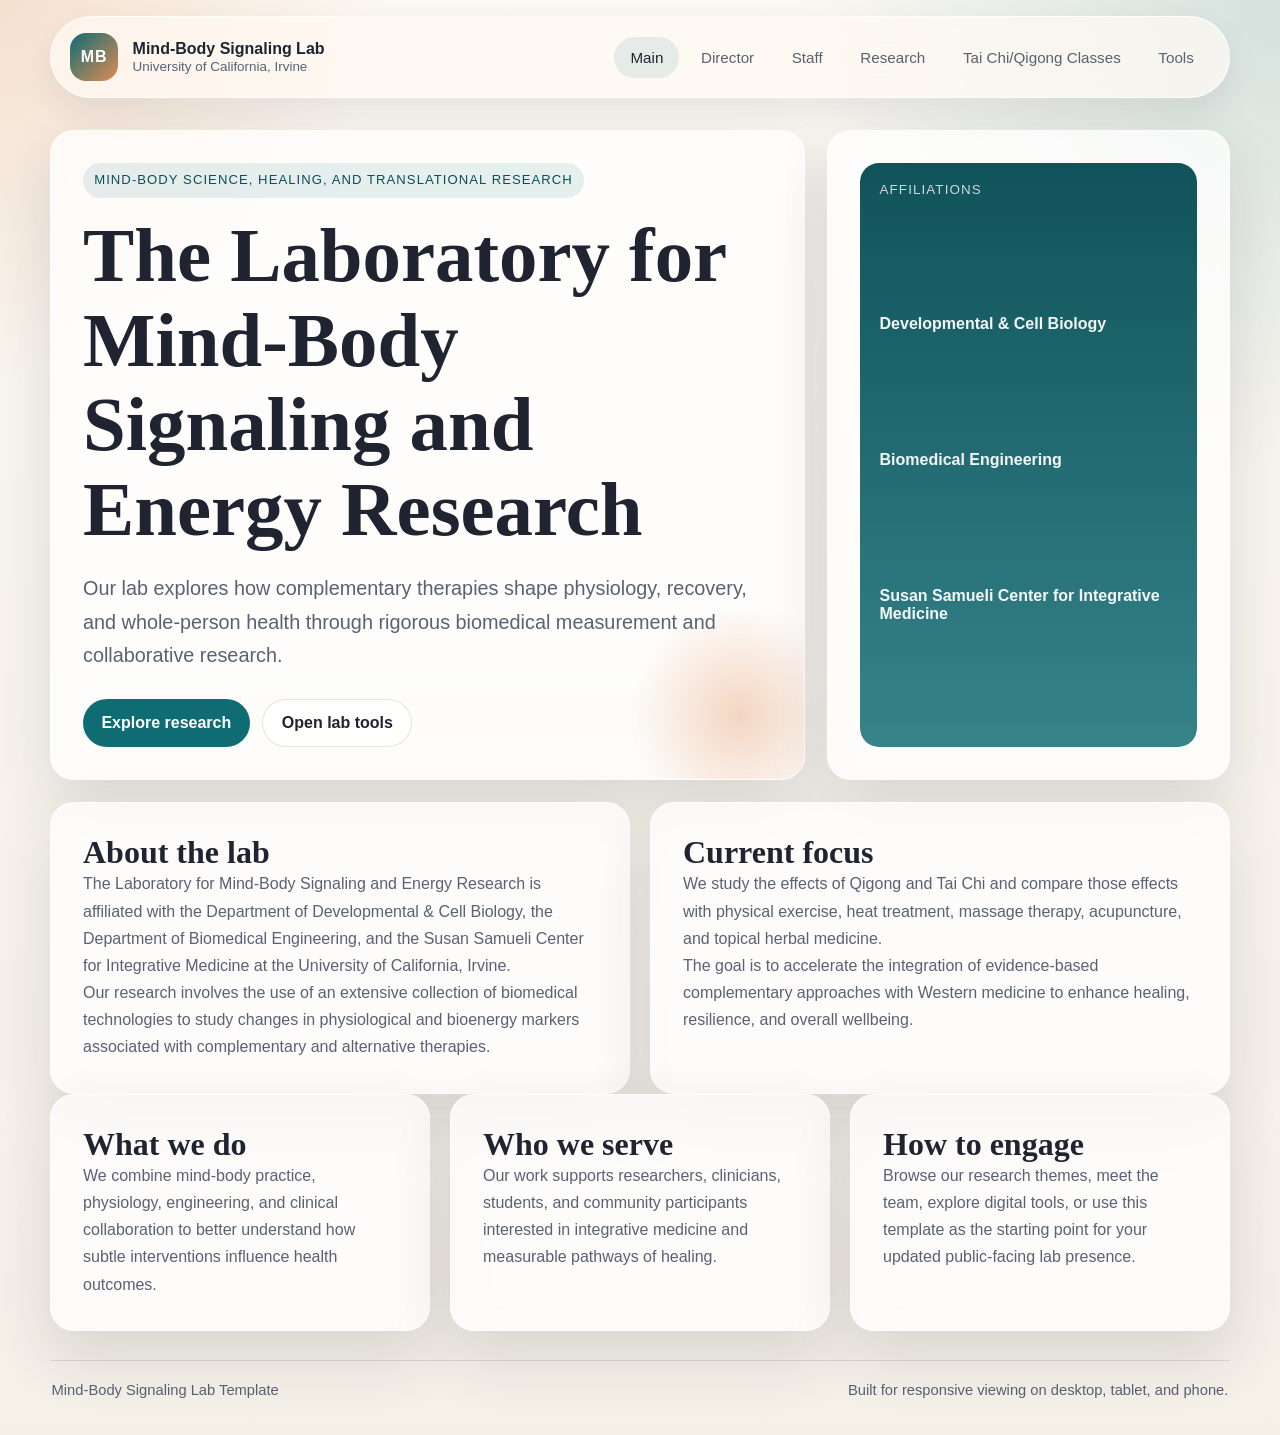
==== index.html @ 9f205d83 "first run" ====
<!DOCTYPE html>
<html lang="en">
<head>
  <meta charset="UTF-8">
  <meta name="viewport" content="width=device-width, initial-scale=1.0">
  <title>Mind-Body Signaling Lab | Main</title>
  <meta name="description" content="The Laboratory for Mind-Body Signaling and Energy Research at UC Irvine.">
  <link rel="preconnect" href="https://fonts.googleapis.com">
  <link rel="preconnect" href="https://fonts.gstatic.com" crossorigin>
  <link rel="stylesheet" href="styles.css">
  <script defer src="script.js"></script>
</head>
<body>
  <div class="site-shell">
    <header class="site-header">
      <a class="brand" href="index.html">
        <span class="brand-mark">MB</span>
        <span class="brand-copy">
          <strong>Mind-Body Signaling Lab</strong>
          <span>University of California, Irvine</span>
        </span>
      </a>
      <button class="nav-toggle" type="button" aria-expanded="false" aria-controls="site-nav">
        <span></span>
        <span></span>
        <span></span>
        <span class="sr-only">Toggle navigation</span>
      </button>
      <nav class="site-nav" id="site-nav" aria-label="Primary">
        <a class="is-active" href="index.html">Main</a>
        <a href="director.html">Director</a>
        <a href="staff.html">Staff</a>
        <a href="research.html">Research</a>
        <a href="tai-chi-qigong-classes.html">Tai Chi/Qigong Classes</a>
        <a href="tools.html">Tools</a>
      </nav>
    </header>

    <main>
      <section class="hero">
        <div class="hero-copy">
          <p class="eyebrow">Mind-body science, healing, and translational research</p>
          <h1>The Laboratory for Mind-Body Signaling and Energy Research</h1>
          <p class="lead">
            Our lab explores how complementary therapies shape physiology, recovery, and whole-person health through rigorous biomedical measurement and collaborative research.
          </p>
          <div class="hero-actions">
            <a class="button button-primary" href="research.html">Explore research</a>
            <a class="button button-secondary" href="tools.html">Open lab tools</a>
          </div>
        </div>
        <div class="hero-panel">
          <div class="stat-card">
            <span class="stat-label">Affiliations</span>
            <strong>Developmental &amp; Cell Biology</strong>
            <strong>Biomedical Engineering</strong>
            <strong>Susan Samueli Center for Integrative Medicine</strong>
          </div>
        </div>
      </section>

      <section class="content-grid">
        <article class="card">
          <h2>About the lab</h2>
          <p>
            The Laboratory for Mind-Body Signaling and Energy Research is affiliated with the Department of Developmental &amp; Cell Biology, the Department of Biomedical Engineering, and the Susan Samueli Center for Integrative Medicine at the University of California, Irvine.
          </p>
          <p>
            Our research involves the use of an extensive collection of biomedical technologies to study changes in physiological and bioenergy markers associated with complementary and alternative therapies.
          </p>
        </article>

        <article class="card">
          <h2>Current focus</h2>
          <p>
            We study the effects of Qigong and Tai Chi and compare those effects with physical exercise, heat treatment, massage therapy, acupuncture, and topical herbal medicine.
          </p>
          <p>
            The goal is to accelerate the integration of evidence-based complementary approaches with Western medicine to enhance healing, resilience, and overall wellbeing.
          </p>
        </article>
      </section>

      <section class="highlight-band">
        <div class="highlight-card">
          <h2>What we do</h2>
          <p>We combine mind-body practice, physiology, engineering, and clinical collaboration to better understand how subtle interventions influence health outcomes.</p>
        </div>
        <div class="highlight-card">
          <h2>Who we serve</h2>
          <p>Our work supports researchers, clinicians, students, and community participants interested in integrative medicine and measurable pathways of healing.</p>
        </div>
        <div class="highlight-card">
          <h2>How to engage</h2>
          <p>Browse our research themes, meet the team, explore digital tools, or use this template as the starting point for your updated public-facing lab presence.</p>
        </div>
      </section>
    </main>

    <footer class="site-footer">
      <p>Mind-Body Signaling Lab Template</p>
      <p>Built for responsive viewing on desktop, tablet, and phone.</p>
    </footer>
  </div>
</body>
</html>
---- styles.css ----
:root {
  --bg: #f4efe7;
  --surface: rgba(255, 255, 255, 0.76);
  --surface-strong: #fffdf9;
  --text: #1f2430;
  --muted: #596173;
  --line: rgba(31, 36, 48, 0.12);
  --primary: #0f6c73;
  --primary-deep: #0b4f57;
  --accent: #df8c54;
  --shadow: 0 24px 60px rgba(39, 45, 59, 0.14);
  --radius: 24px;
  --radius-sm: 16px;
  --max: 1180px;
  --sans: "Aptos", "Segoe UI", "Helvetica Neue", sans-serif;
  --serif: "Iowan Old Style", "Palatino Linotype", "Book Antiqua", Georgia, serif;
}

*,
*::before,
*::after {
  box-sizing: border-box;
}

html {
  scroll-behavior: smooth;
}

body {
  margin: 0;
  font-family: var(--sans);
  color: var(--text);
  background:
    radial-gradient(circle at top left, rgba(223, 140, 84, 0.22), transparent 24rem),
    radial-gradient(circle at top right, rgba(15, 108, 115, 0.16), transparent 30rem),
    linear-gradient(180deg, #fbf8f2 0%, var(--bg) 100%);
}

a {
  color: inherit;
  text-decoration: none;
}

p {
  margin: 0;
  color: var(--muted);
  line-height: 1.7;
}

h1,
h2,
strong {
  color: var(--text);
}

h1,
h2 {
  margin: 0;
  font-family: var(--serif);
  line-height: 1.1;
}

h1 {
  font-size: clamp(2.8rem, 6vw, 5.3rem);
}

h2 {
  font-size: clamp(1.45rem, 3vw, 2rem);
}

.site-shell {
  width: min(calc(100% - 2rem), var(--max));
  margin: 0 auto;
  padding: 1rem 0 2rem;
}

.site-header {
  position: sticky;
  top: 1rem;
  z-index: 10;
  display: flex;
  align-items: center;
  justify-content: space-between;
  gap: 1rem;
  padding: 1rem 1.2rem;
  margin-bottom: 2rem;
  background: rgba(255, 250, 243, 0.72);
  border: 1px solid rgba(255, 255, 255, 0.75);
  border-radius: 999px;
  backdrop-filter: blur(18px);
  box-shadow: 0 14px 30px rgba(43, 49, 66, 0.09);
}

.brand {
  display: inline-flex;
  align-items: center;
  gap: 0.9rem;
  min-width: 0;
}

.brand-mark {
  display: grid;
  place-items: center;
  width: 3rem;
  height: 3rem;
  border-radius: 1rem;
  background: linear-gradient(135deg, var(--primary), var(--accent));
  color: #fff;
  font-weight: 700;
  letter-spacing: 0.06em;
}

.brand-copy {
  display: grid;
  gap: 0.1rem;
}

.brand-copy strong {
  font-size: 1rem;
}

.brand-copy span {
  font-size: 0.84rem;
  color: var(--muted);
}

.site-nav {
  display: flex;
  align-items: center;
  gap: 0.35rem;
  flex-wrap: wrap;
  justify-content: flex-end;
}

.site-nav a {
  padding: 0.75rem 1rem;
  border-radius: 999px;
  font-size: 0.95rem;
  color: var(--muted);
  transition: 180ms ease;
}

.site-nav a:hover,
.site-nav a:focus-visible,
.site-nav a.is-active {
  color: var(--text);
  background: rgba(15, 108, 115, 0.1);
}

.nav-toggle {
  display: none;
  width: 3rem;
  height: 3rem;
  border: 0;
  border-radius: 999px;
  background: rgba(15, 108, 115, 0.08);
  padding: 0.8rem;
  cursor: pointer;
}

.nav-toggle span {
  display: block;
  width: 100%;
  height: 2px;
  margin: 0.26rem 0;
  background: var(--text);
}

.hero,
.page-main {
  display: grid;
  gap: 1.5rem;
}

.hero {
  grid-template-columns: minmax(0, 1.5fr) minmax(280px, 0.8fr);
  align-items: stretch;
  gap: 1.4rem;
  margin-bottom: 1.4rem;
}

.hero-copy,
.hero-panel,
.card,
.highlight-card,
.profile-card,
.person-card,
.tool-card {
  border: 1px solid rgba(255, 255, 255, 0.75);
  background: var(--surface);
  backdrop-filter: blur(16px);
  box-shadow: var(--shadow);
}

.hero-copy,
.hero-panel,
.card,
.highlight-card,
.profile-card,
.person-card,
.tool-card {
  border-radius: var(--radius);
  padding: clamp(1.4rem, 3vw, 2rem);
}

.hero-copy {
  position: relative;
  overflow: hidden;
}

.hero-copy::after {
  content: "";
  position: absolute;
  inset: auto -3rem -3rem auto;
  width: 14rem;
  aspect-ratio: 1;
  border-radius: 50%;
  background: radial-gradient(circle, rgba(223, 140, 84, 0.34), transparent 70%);
}

.eyebrow {
  display: inline-flex;
  margin-bottom: 1rem;
  padding: 0.4rem 0.7rem;
  border-radius: 999px;
  background: rgba(15, 108, 115, 0.1);
  color: var(--primary-deep);
  font-size: 0.82rem;
  text-transform: uppercase;
  letter-spacing: 0.08em;
}

.lead {
  font-size: clamp(1.08rem, 2vw, 1.24rem);
  max-width: 62ch;
  margin-top: 1.25rem;
}

.hero-actions {
  display: flex;
  flex-wrap: wrap;
  gap: 0.8rem;
  margin-top: 1.6rem;
}

.button {
  display: inline-flex;
  align-items: center;
  justify-content: center;
  min-height: 3rem;
  padding: 0.85rem 1.15rem;
  border-radius: 999px;
  font-weight: 600;
}

.button-primary {
  background: var(--primary);
  color: #fff;
}

.button-secondary {
  background: rgba(255, 255, 255, 0.78);
  border: 1px solid var(--line);
}

.stat-card {
  display: grid;
  gap: 0.85rem;
  min-height: 100%;
  padding: 1.2rem;
  border-radius: calc(var(--radius) - 0.3rem);
  background: linear-gradient(180deg, rgba(11, 79, 87, 0.98), rgba(15, 108, 115, 0.84));
  color: rgba(255, 255, 255, 0.95);
}

.stat-card strong,
.stat-label {
  color: inherit;
}

.stat-label {
  font-size: 0.84rem;
  letter-spacing: 0.08em;
  text-transform: uppercase;
  opacity: 0.82;
}

.content-grid,
.highlight-band,
.research-grid,
.tool-grid,
.team-grid,
.profile-layout {
  display: grid;
  gap: 1.25rem;
}

.content-grid,
.profile-layout {
  grid-template-columns: repeat(2, minmax(0, 1fr));
}

.highlight-band {
  grid-template-columns: repeat(3, minmax(0, 1fr));
}

.research-grid,
.team-grid {
  grid-template-columns: repeat(2, minmax(0, 1fr));
}

.tool-grid {
  grid-template-columns: repeat(2, minmax(0, 1fr));
}

.stack {
  display: grid;
  gap: 1.3rem;
}

.page-hero {
  padding: 0.5rem 0 0.25rem;
}

.portrait-placeholder,
.avatar {
  display: grid;
  place-items: center;
  border-radius: 1.2rem;
  background: linear-gradient(135deg, rgba(15, 108, 115, 0.18), rgba(223, 140, 84, 0.24));
  color: var(--primary-deep);
  font-family: var(--serif);
  font-size: 1.6rem;
}

.portrait-placeholder {
  width: 100%;
  min-height: 280px;
  margin-bottom: 1rem;
}

.avatar {
  width: 4rem;
  height: 4rem;
  margin-bottom: 1rem;
}

.person-card,
.tool-card {
  transition: transform 180ms ease, box-shadow 180ms ease;
}

.person-card:hover,
.tool-card:hover,
.person-card:focus-within,
.tool-card:focus-visible {
  transform: translateY(-4px);
  box-shadow: 0 28px 60px rgba(39, 45, 59, 0.18);
}

.tool-card {
  display: grid;
  gap: 0.8rem;
}

.tool-kicker,
.tool-link,
.muted {
  color: var(--muted);
}

.tool-kicker {
  font-size: 0.84rem;
  letter-spacing: 0.08em;
  text-transform: uppercase;
}

.tool-link {
  font-weight: 600;
  color: var(--primary-deep);
}

.clean-list {
  margin: 0;
  padding-left: 1.15rem;
  color: var(--muted);
}

.clean-list li + li {
  margin-top: 0.55rem;
}

.site-footer {
  display: flex;
  flex-wrap: wrap;
  justify-content: space-between;
  gap: 0.6rem 1rem;
  margin-top: 1.8rem;
  padding: 1.1rem 0.1rem 0;
  border-top: 1px solid var(--line);
}

.site-footer p {
  font-size: 0.92rem;
}

.sr-only {
  position: absolute;
  width: 1px;
  height: 1px;
  padding: 0;
  margin: -1px;
  overflow: hidden;
  clip: rect(0, 0, 0, 0);
  white-space: nowrap;
  border: 0;
}

@media (max-width: 920px) {
  .site-header {
    display: grid;
    grid-template-columns: 1fr auto;
    align-items: center;
    border-radius: 2rem;
    padding: 1rem;
  }

  .nav-toggle {
    display: inline-block;
  }

  .site-nav {
    display: none;
    grid-column: 1 / -1;
    width: 100%;
    padding-top: 0.8rem;
  }

  .site-nav.is-open {
    display: grid;
    gap: 0.35rem;
  }

  .site-nav a {
    width: 100%;
    text-align: center;
  }

  .hero,
  .content-grid,
  .highlight-band,
  .research-grid,
  .tool-grid,
  .team-grid,
  .profile-layout {
    grid-template-columns: 1fr;
  }
}

@media (max-width: 640px) {
  .site-shell {
    width: min(calc(100% - 1rem), var(--max));
    padding-top: 0.5rem;
  }

  .site-header {
    position: static;
    margin-bottom: 1.2rem;
  }

  .brand-copy strong {
    font-size: 0.95rem;
  }

  .brand-copy span {
    font-size: 0.78rem;
  }

  .hero-copy,
  .hero-panel,
  .card,
  .highlight-card,
  .profile-card,
  .person-card,
  .tool-card {
    padding: 1.2rem;
    border-radius: 1.25rem;
  }
}
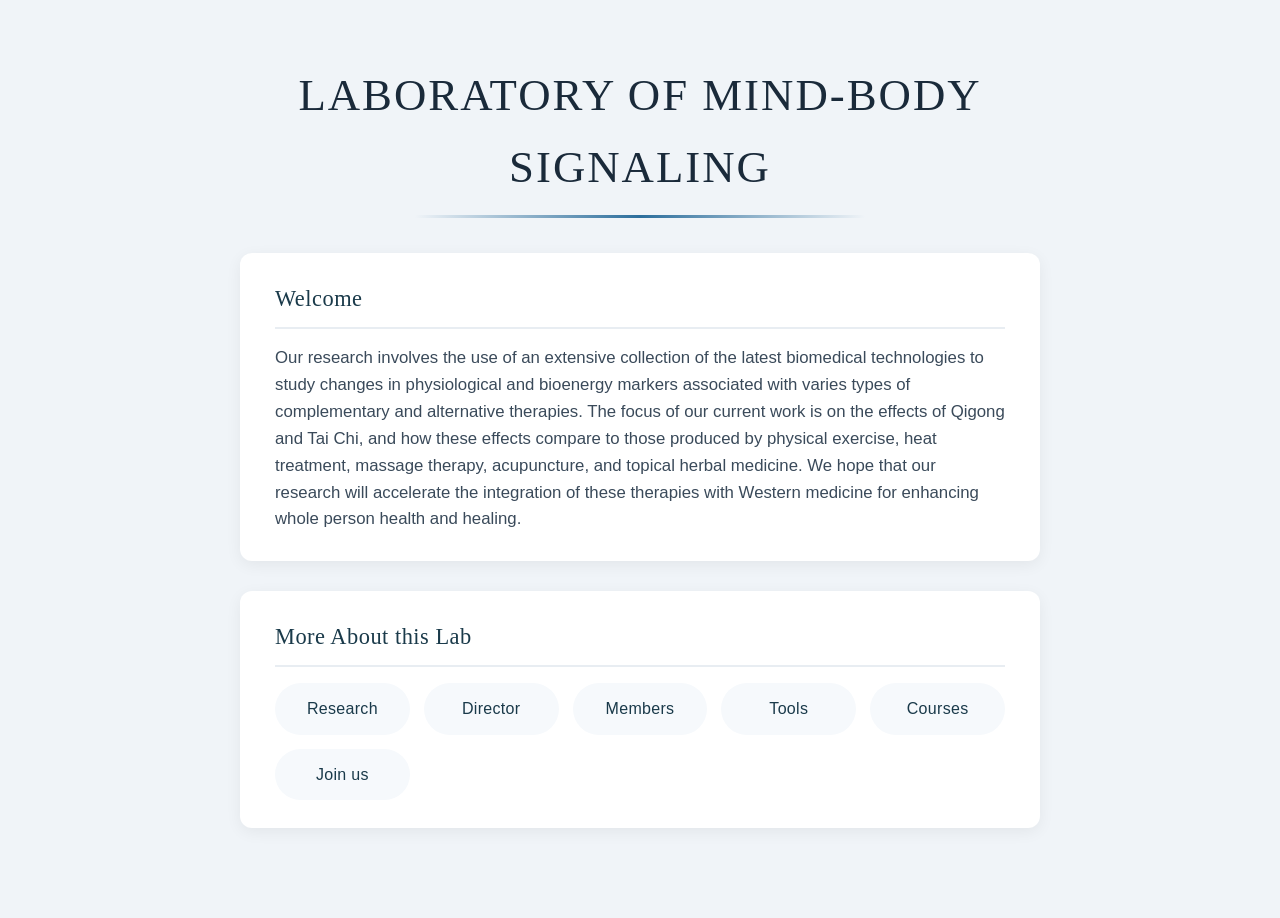
==== commit 42fa5272: "implemented to almost" ====
--- a/index.html
+++ b/index.html
@@ -1,106 +1,48 @@
 <!DOCTYPE html>
 <html lang="en">
 <head>
-  <meta charset="UTF-8">
-  <meta name="viewport" content="width=device-width, initial-scale=1.0">
-  <title>Mind-Body Signaling Lab | Main</title>
-  <meta name="description" content="The Laboratory for Mind-Body Signaling and Energy Research at UC Irvine.">
-  <link rel="preconnect" href="https://fonts.googleapis.com">
-  <link rel="preconnect" href="https://fonts.gstatic.com" crossorigin>
-  <link rel="stylesheet" href="styles.css">
-  <script defer src="script.js"></script>
+  <meta charset="UTF-8" />
+  <meta name="viewport" content="width=device-width, initial-scale=1.0" />
+  <title>Laboratory of Mind-Body Signaling</title>
+  <link rel="stylesheet" href="index.css">
 </head>
 <body>
-  <div class="site-shell">
-    <header class="site-header">
-      <a class="brand" href="index.html">
-        <span class="brand-mark">MB</span>
-        <span class="brand-copy">
-          <strong>Mind-Body Signaling Lab</strong>
-          <span>University of California, Irvine</span>
-        </span>
-      </a>
-      <button class="nav-toggle" type="button" aria-expanded="false" aria-controls="site-nav">
-        <span></span>
-        <span></span>
-        <span></span>
-        <span class="sr-only">Toggle navigation</span>
-      </button>
-      <nav class="site-nav" id="site-nav" aria-label="Primary">
-        <a class="is-active" href="index.html">Main</a>
-        <a href="director.html">Director</a>
-        <a href="staff.html">Staff</a>
-        <a href="research.html">Research</a>
-        <a href="tai-chi-qigong-classes.html">Tai Chi/Qigong Classes</a>
-        <a href="tools.html">Tools</a>
-      </nav>
-    </header>
+  <div class="lab-card">
 
-    <main>
-      <section class="hero">
-        <div class="hero-copy">
-          <p class="eyebrow">Mind-body science, healing, and translational research</p>
-          <h1>The Laboratory for Mind-Body Signaling and Energy Research</h1>
-          <p class="lead">
-            Our lab explores how complementary therapies shape physiology, recovery, and whole-person health through rigorous biomedical measurement and collaborative research.
-          </p>
-          <div class="hero-actions">
-            <a class="button button-primary" href="research.html">Explore research</a>
-            <a class="button button-secondary" href="tools.html">Open lab tools</a>
-          </div>
-        </div>
-        <div class="hero-panel">
-          <div class="stat-card">
-            <span class="stat-label">Affiliations</span>
-            <strong>Developmental &amp; Cell Biology</strong>
-            <strong>Biomedical Engineering</strong>
-            <strong>Susan Samueli Center for Integrative Medicine</strong>
-          </div>
-        </div>
-      </section>
+    <!-- Centered Large Title -->
+    <h1 class="main-title">Laboratory of Mind-Body Signaling</h1>
 
-      <section class="content-grid">
-        <article class="card">
-          <h2>About the lab</h2>
-          <p>
-            The Laboratory for Mind-Body Signaling and Energy Research is affiliated with the Department of Developmental &amp; Cell Biology, the Department of Biomedical Engineering, and the Susan Samueli Center for Integrative Medicine at the University of California, Irvine.
-          </p>
-          <p>
-            Our research involves the use of an extensive collection of biomedical technologies to study changes in physiological and bioenergy markers associated with complementary and alternative therapies.
-          </p>
-        </article>
+    <!-- small break line -->
+    <hr class="break-line" />
 
-        <article class="card">
-          <h2>Current focus</h2>
-          <p>
-            We study the effects of Qigong and Tai Chi and compare those effects with physical exercise, heat treatment, massage therapy, acupuncture, and topical herbal medicine.
-          </p>
-          <p>
-            The goal is to accelerate the integration of evidence-based complementary approaches with Western medicine to enhance healing, resilience, and overall wellbeing.
-          </p>
-        </article>
-      </section>
+    <!-- div box – Welcome -->
+    <div class="div-box welcome-box">
+      <h2 class="small-title">Welcome</h2>
+      <div class="welcome-content">
+        <p>
+          Our research involves the use of an extensive collection of the latest biomedical technologies to study changes in physiological and bioenergy markers associated with varies types of complementary and alternative therapies.
+          The focus of our current work is on the effects of Qigong and Tai Chi, and how these effects compare to those produced by physical exercise, heat treatment, massage therapy, acupuncture, and topical herbal medicine.  
+          We hope that our research will accelerate the integration of these therapies with Western medicine for enhancing whole person health and healing.
+        </p>
+      </div>
+    </div>
 
-      <section class="highlight-band">
-        <div class="highlight-card">
-          <h2>What we do</h2>
-          <p>We combine mind-body practice, physiology, engineering, and clinical collaboration to better understand how subtle interventions influence health outcomes.</p>
-        </div>
-        <div class="highlight-card">
-          <h2>Who we serve</h2>
-          <p>Our work supports researchers, clinicians, students, and community participants interested in integrative medicine and measurable pathways of healing.</p>
-        </div>
-        <div class="highlight-card">
-          <h2>How to engage</h2>
-          <p>Browse our research themes, meet the team, explore digital tools, or use this template as the starting point for your updated public-facing lab presence.</p>
-        </div>
-      </section>
-    </main>
+    <!-- div box – More About this Lab -->
+    <div class="div-box about-box">
+      <h2 class="small-title">More About this Lab</h2>
+      <!-- grid with Research, Staff, Tools, Courses, Join us -->
+      <div class="about-grid">
+        <span class="about-item">Research</span>
+        <span class="about-item">Director</span>
 
-    <footer class="site-footer">
-      <p>Mind-Body Signaling Lab Template</p>
-      <p>Built for responsive viewing on desktop, tablet, and phone.</p>
-    </footer>
+        <span class="about-item">Members</span>
+        <span class="about-item">Tools</span>
+        <span class="about-item">Courses</span>
+        <span class="about-item">Join us</span>
+      </div>
+    </div>
+
+    <!-- optional footnote – but layout complete -->
   </div>
 </body>
-</html>
+</html>
--- a/index.css
+++ b/index.css
@@ -0,0 +1,173 @@
+/* Reset and base styles */
+* {
+  margin: 0;
+  padding: 0;
+  box-sizing: border-box;
+}
+
+body {
+  font-family: 'Segoe UI', Tahoma, Geneva, Verdana, sans-serif;
+  background: #f0f4f8;
+  min-height: 100vh;
+  display: flex;
+  justify-content: center;
+  align-items: center;
+  padding: 20px;
+  line-height: 1.6;
+  color: #2c3e50;
+}
+
+.lab-card {
+  max-width: 900px;
+  width: 100%;
+  padding: 40px 50px;
+  background: transparent;
+}
+
+/* Main Title */
+.main-title {
+  font-size: 2.8rem;
+  font-weight: 300;
+  letter-spacing: 2px;
+  text-align: center;
+  color: #1a2a3a;
+  margin-bottom: 8px;
+  text-transform: uppercase;
+  font-family: 'Georgia', serif;
+}
+
+/* Break Line */
+.break-line {
+  border: none;
+  height: 3px;
+  background: linear-gradient(to right, transparent, #2c6e9c, transparent);
+  margin: 12px auto 35px auto;
+  width: 70%;
+  max-width: 450px;
+}
+
+/* Div Boxes - shared styles */
+.div-box {
+  background: #ffffff;
+  border-radius: 12px;
+  padding: 28px 35px;
+  margin-bottom: 30px;
+  box-shadow: 0 4px 16px rgba(0, 0, 0, 0.06);
+  transition: box-shadow 0.3s ease;
+}
+
+.div-box:hover {
+  box-shadow: 0 8px 24px rgba(44, 110, 156, 0.12);
+}
+
+/* Small Title */
+.small-title {
+  font-size: 1.4rem;
+  font-weight: 500;
+  color: #1a3a4a;
+  margin-bottom: 16px;
+  letter-spacing: 0.5px;
+  border-bottom: 2px solid #e8edf2;
+  padding-bottom: 10px;
+  font-family: 'Georgia', serif;
+}
+
+/* Welcome Box */
+.welcome-box {
+}
+
+.welcome-content p {
+  font-size: 1.05rem;
+  margin-bottom: 14px;
+  color: #3a4a5a;
+}
+
+.welcome-content p:last-child {
+  margin-bottom: 0;
+}
+
+/* About Box */
+.about-box {
+}
+
+/* About Grid */
+.about-grid {
+  display: grid;
+  grid-template-columns: repeat(auto-fit, minmax(120px, 1fr));
+  gap: 14px;
+  margin-top: 6px;
+}
+
+.about-item {
+  background: #f6f9fc;
+  padding: 12px 18px;
+  border-radius: 30px;
+  text-align: center;
+  font-weight: 500;
+  font-size: 1rem;
+  color: #1a3a4a;
+  transition: all 0.25s ease;
+  cursor: default;
+  border: 1px solid transparent;
+  letter-spacing: 0.3px;
+}
+
+.about-item:hover {
+  background: #e3ecf5;
+  border-color: #2c6e9c;
+  color: #1a2a3a;
+  transform: translateY(-2px);
+  box-shadow: 0 4px 10px rgba(44, 110, 156, 0.1);
+}
+
+/* Responsive adjustments */
+@media (max-width: 700px) {
+  .lab-card {
+    padding: 20px 15px;
+  }
+
+  .main-title {
+    font-size: 2rem;
+    letter-spacing: 1px;
+  }
+
+  .div-box {
+    padding: 20px 22px;
+  }
+
+  .small-title {
+    font-size: 1.2rem;
+  }
+
+  .about-grid {
+    grid-template-columns: repeat(3, 1fr);
+    gap: 10px;
+  }
+
+  .about-item {
+    padding: 10px 12px;
+    font-size: 0.9rem;
+  }
+}
+
+@media (max-width: 450px) {
+  .main-title {
+    font-size: 1.6rem;
+  }
+
+  .about-grid {
+    grid-template-columns: repeat(2, 1fr);
+  }
+
+  .div-box {
+    padding: 16px 18px;
+  }
+
+  .break-line {
+    width: 90%;
+  }
+
+  .welcome-content p {
+    font-size: 0.95rem;
+  }
+}
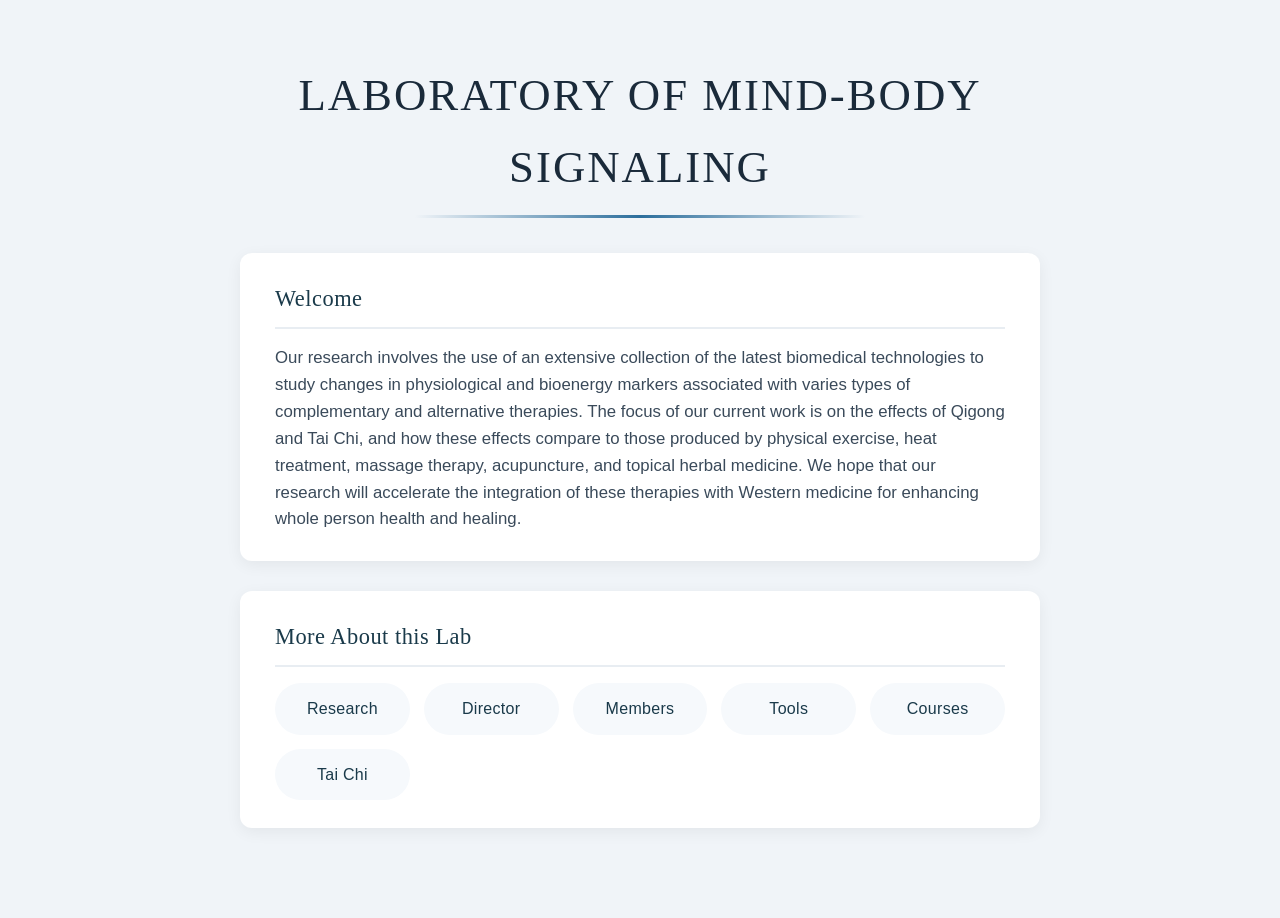
==== commit b4ae97f0: "made lots of changes" ====
--- a/index.html
+++ b/index.html
@@ -4,6 +4,7 @@
   <meta charset="UTF-8" />
   <meta name="viewport" content="width=device-width, initial-scale=1.0" />
   <title>Laboratory of Mind-Body Signaling</title>
+  <link rel="stylesheet" href="base.css">
   <link rel="stylesheet" href="index.css">
 </head>
 <body>
@@ -32,17 +33,16 @@
       <h2 class="small-title">More About this Lab</h2>
       <!-- grid with Research, Staff, Tools, Courses, Join us -->
       <div class="about-grid">
-        <span class="about-item">Research</span>
-        <span class="about-item">Director</span>
-
-        <span class="about-item">Members</span>
-        <span class="about-item">Tools</span>
-        <span class="about-item">Courses</span>
-        <span class="about-item">Join us</span>
+        <a href="research.html" class="about-item">Research</a>
+        <a href="director.html" class="about-item">Director</a>
+        <a href="staff.html" class="about-item">Members</a>
+        <a href="tools.html" class="about-item">Tools</a>
+        <a href="courses.html" class="about-item">Courses</a>
+        <a href="tai-chi-qigong-classes.html" class="about-item">Tai Chi</a>
       </div>
     </div>
 
     <!-- optional footnote – but layout complete -->
   </div>
 </body>
-</html>+</html>
--- a/base.css
+++ b/base.css
@@ -0,0 +1,289 @@
+/* ─── base.css: shared reset, navigation, footer, common utilities ─── */
+
+/* Reset & base */
+*, *::before, *::after {
+  margin: 0;
+  padding: 0;
+  box-sizing: border-box;
+}
+
+body {
+  font-family: 'Segoe UI', system-ui, -apple-system, BlinkMacSystemFont, Roboto, sans-serif;
+  background: #f0f4f8;
+  color: #2c3e50;
+  line-height: 1.6;
+  min-height: 100vh;
+  display: flex;
+  flex-direction: column;
+}
+
+/* ─── Site shell (page wrapper) ─── */
+.site-shell {
+  max-width: 1100px;
+  width: 100%;
+  margin: 0 auto;
+  padding: 0 1.5rem;
+  flex: 1;
+  display: flex;
+  flex-direction: column;
+}
+
+/* ─── Header & Brand ─── */
+.site-header {
+  display: flex;
+  align-items: center;
+  justify-content: space-between;
+  flex-wrap: wrap;
+  padding: 1.25rem 0 0.75rem;
+  border-bottom: 2px solid #dde4ec;
+  margin-bottom: 2rem;
+}
+
+.brand {
+  display: flex;
+  align-items: center;
+  gap: 0.75rem;
+  text-decoration: none;
+  color: #1a2a3a;
+}
+
+.brand-mark {
+  display: inline-flex;
+  align-items: center;
+  justify-content: center;
+  width: 48px;
+  height: 48px;
+  background: linear-gradient(135deg, #dce6f0, #b8cce0);
+  border-radius: 50%;
+  font-weight: 700;
+  font-size: 1.2rem;
+  color: #1a2a3a;
+  box-shadow: 0 2px 6px rgba(0,0,0,0.06);
+  font-family: 'Georgia', serif;
+}
+
+.brand-copy {
+  display: flex;
+  flex-direction: column;
+  line-height: 1.2;
+}
+.brand-copy strong {
+  font-weight: 700;
+  font-size: 1.15rem;
+  letter-spacing: -0.01em;
+}
+.brand-copy span {
+  font-size: 0.78rem;
+  font-weight: 400;
+  color: #5a6f82;
+  letter-spacing: 0.02em;
+}
+
+/* ─── Navigation ─── */
+.nav-toggle {
+  display: none;
+  background: none;
+  border: 1px solid #cbd6e2;
+  border-radius: 30px;
+  padding: 0.4rem 0.7rem;
+  cursor: pointer;
+}
+.nav-toggle span {
+  display: block;
+  width: 20px;
+  height: 2px;
+  margin: 4px 0;
+  background: #2c3e50;
+  border-radius: 4px;
+}
+.sr-only {
+  position: absolute;
+  width: 1px;
+  height: 1px;
+  padding: 0;
+  margin: -1px;
+  overflow: hidden;
+  clip: rect(0,0,0,0);
+  border: 0;
+}
+
+.site-nav {
+  display: flex;
+  gap: 1.5rem;
+  flex-wrap: wrap;
+  font-weight: 500;
+  font-size: 0.92rem;
+}
+.site-nav a {
+  text-decoration: none;
+  color: #3a4a5a;
+  padding: 0.25rem 0;
+  border-bottom: 2px solid transparent;
+  transition: all 0.2s ease;
+}
+.site-nav a.is-active,
+.site-nav a:hover {
+  border-bottom-color: #2c6e9c;
+  color: #1a2a3a;
+}
+
+/* ─── Page Hero ─── */
+.page-hero {
+  margin-bottom: 2.5rem;
+}
+.page-hero h1 {
+  font-family: 'Georgia', serif;
+  font-size: 2.4rem;
+  font-weight: 300;
+  letter-spacing: 1px;
+  color: #1a2a3a;
+  margin-bottom: 0.5rem;
+}
+.page-hero .eyebrow {
+  font-size: 0.8rem;
+  text-transform: uppercase;
+  letter-spacing: 0.15em;
+  color: #5a6f82;
+  margin-bottom: 0.3rem;
+}
+.page-hero .lead {
+  font-size: 1.05rem;
+  color: #4a5a6a;
+  max-width: 650px;
+}
+
+/* ─── Cards ─── */
+.card {
+  background: #ffffff;
+  border-radius: 12px;
+  padding: 1.75rem 2rem;
+  box-shadow: 0 4px 16px rgba(0, 0, 0, 0.06);
+  transition: box-shadow 0.3s ease;
+}
+.card:hover {
+  box-shadow: 0 8px 24px rgba(44, 110, 156, 0.12);
+}
+.card h2 {
+  font-family: 'Georgia', serif;
+  font-size: 1.3rem;
+  font-weight: 500;
+  color: #1a3a4a;
+  margin-bottom: 0.75rem;
+  padding-bottom: 0.5rem;
+  border-bottom: 2px solid #e8edf2;
+}
+.card h3 {
+  font-family: 'Georgia', serif;
+  font-size: 1.1rem;
+  font-weight: 500;
+  color: #1a3a4a;
+  margin-bottom: 0.5rem;
+}
+.card p {
+  font-size: 1rem;
+  color: #3a4a5a;
+  margin-bottom: 0.75rem;
+}
+.card p:last-child {
+  margin-bottom: 0;
+}
+
+/* ─── Buttons ─── */
+.button {
+  display: inline-block;
+  padding: 0.6rem 1.8rem;
+  border-radius: 30px;
+  font-size: 0.92rem;
+  font-weight: 500;
+  text-decoration: none;
+  transition: all 0.25s ease;
+  cursor: pointer;
+  border: 1px solid transparent;
+}
+.button-primary {
+  background: #2c6e9c;
+  color: #ffffff;
+}
+.button-primary:hover {
+  background: #1a5a82;
+  box-shadow: 0 4px 12px rgba(44, 110, 156, 0.25);
+}
+.button-secondary {
+  background: transparent;
+  color: #2c6e9c;
+  border-color: #2c6e9c;
+}
+.button-secondary:hover {
+  background: #e8f0f8;
+}
+
+/* ─── Footer ─── */
+.site-footer {
+  margin-top: 3rem;
+  padding: 1.5rem 0;
+  border-top: 2px solid #dde4ec;
+  display: flex;
+  justify-content: space-between;
+  flex-wrap: wrap;
+  gap: 0.5rem;
+  font-size: 0.85rem;
+  color: #5a6f82;
+}
+.site-footer strong {
+  color: #3a4a5a;
+  font-weight: 600;
+}
+
+/* ─── Responsive ─── */
+@media (max-width: 720px) {
+  .site-shell {
+    padding: 0 1rem;
+  }
+  .site-header {
+    padding: 1rem 0 0.5rem;
+  }
+  .site-nav {
+    display: none;
+    flex-direction: column;
+    width: 100%;
+    gap: 0.4rem;
+    padding-top: 0.75rem;
+  }
+  .site-nav.open {
+    display: flex;
+  }
+  .nav-toggle {
+    display: block;
+  }
+  .page-hero h1 {
+    font-size: 1.8rem;
+  }
+  .card {
+    padding: 1.25rem 1.25rem;
+  }
+  .site-footer {
+    flex-direction: column;
+    text-align: center;
+  }
+}
+
+@media (max-width: 480px) {
+  .brand-copy strong {
+    font-size: 1rem;
+  }
+  .brand-mark {
+    width: 40px;
+    height: 40px;
+    font-size: 1rem;
+  }
+  .page-hero h1 {
+    font-size: 1.5rem;
+  }
+  .site-nav a {
+    font-size: 0.88rem;
+  }
+  .button {
+    padding: 0.5rem 1.4rem;
+    font-size: 0.85rem;
+  }
+}
--- a/index.css
+++ b/index.css
@@ -73,9 +73,6 @@
 }
 
 /* Welcome Box */
-.welcome-box {
-}
-
 .welcome-content p {
   font-size: 1.05rem;
   margin-bottom: 14px;
@@ -84,10 +81,6 @@
 
 .welcome-content p:last-child {
   margin-bottom: 0;
-}
-
-/* About Box */
-.about-box {
 }
 
 /* About Grid */
@@ -107,9 +100,10 @@
   font-size: 1rem;
   color: #1a3a4a;
   transition: all 0.25s ease;
-  cursor: default;
   border: 1px solid transparent;
   letter-spacing: 0.3px;
+  text-decoration: none;
+  display: block;
 }
 
 .about-item:hover {
@@ -170,4 +164,4 @@
   .welcome-content p {
     font-size: 0.95rem;
   }
-}+}
